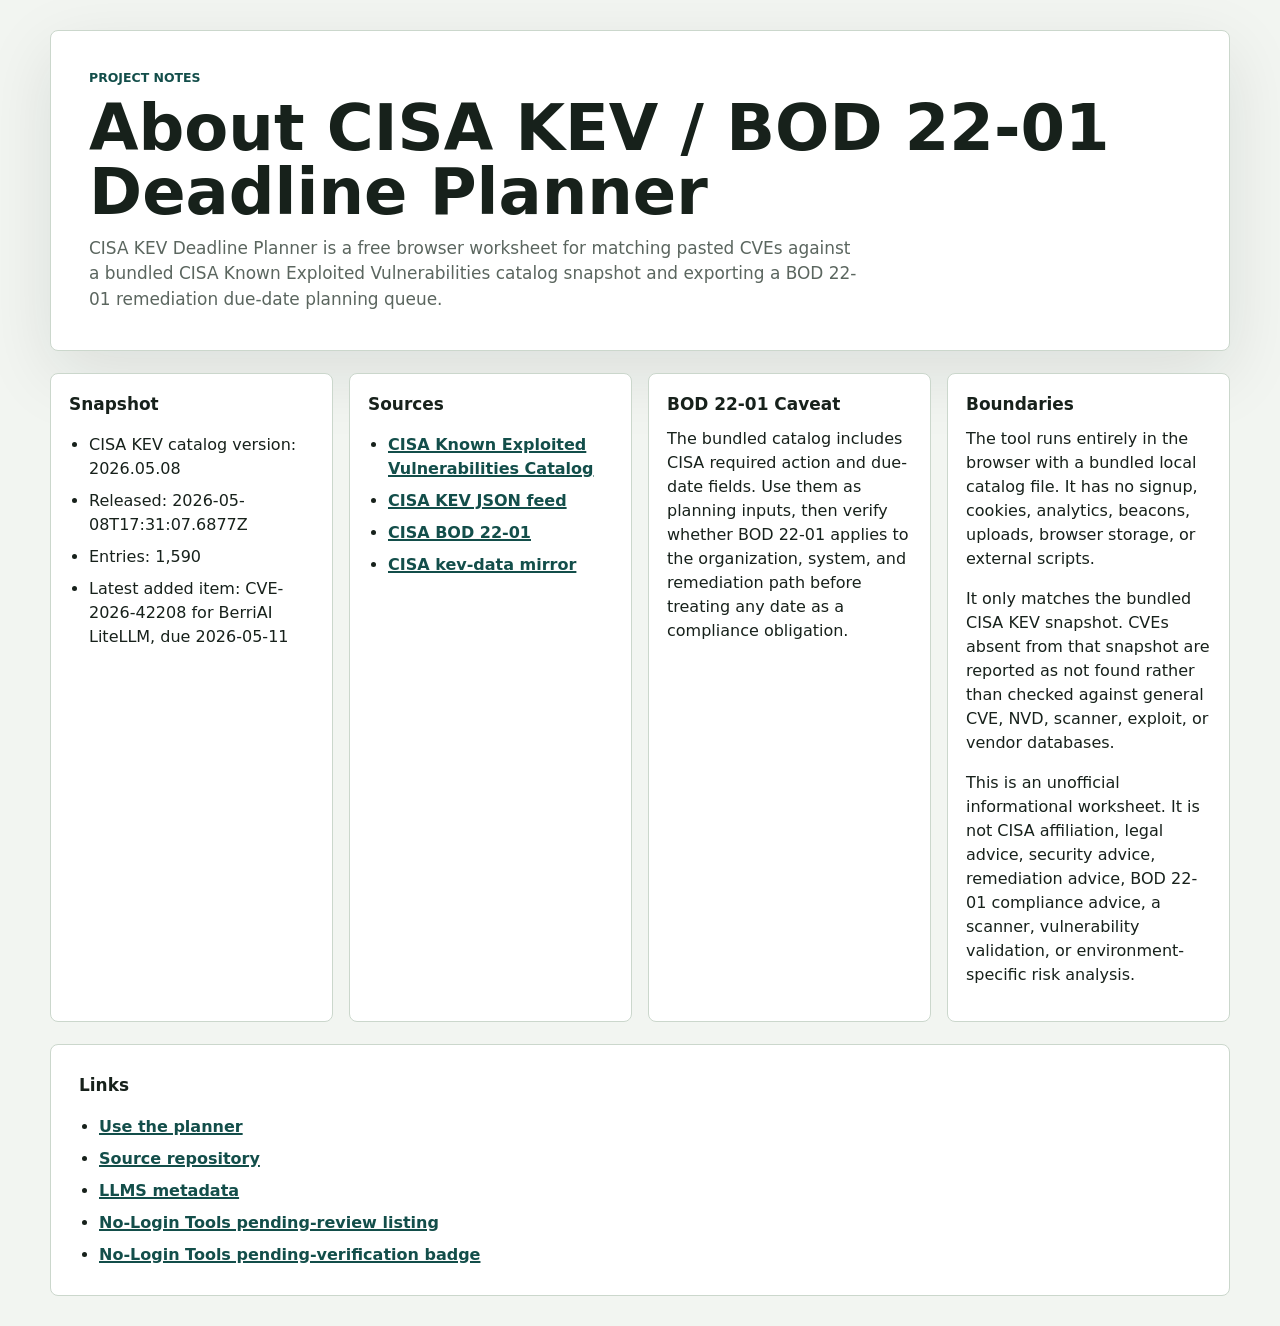
==== about.html @ 7ee46f35 "Clarify KEV unmatched CVE behavior" ====
<!doctype html>
<html lang="en">
  <head>
    <meta charset="utf-8">
    <meta name="viewport" content="width=device-width, initial-scale=1">
    <title>About CISA KEV / BOD 22-01 Deadline Planner</title>
    <meta name="description" content="Project notes, sources, no-tracking boundaries, and BOD 22-01 due-date caveats for CISA KEV Deadline Planner.">
    <meta name="robots" content="index,follow">
    <link rel="canonical" href="https://kev-deadline-planner.vercel.app/about.html">
    <meta property="og:title" content="About CISA KEV / BOD 22-01 Deadline Planner">
    <meta property="og:description" content="Sources and boundaries for the free no-tracking CISA KEV and BOD 22-01 deadline planning worksheet.">
    <meta property="og:type" content="article">
    <meta property="og:url" content="https://kev-deadline-planner.vercel.app/about.html">
    <meta property="og:image" content="https://kev-deadline-planner.vercel.app/preview.png">
    <meta name="twitter:card" content="summary_large_image">
    <meta name="twitter:image" content="https://kev-deadline-planner.vercel.app/preview.png">
    <link rel="stylesheet" href="styles.css">
    <link rel="icon" href="favicon.svg" type="image/svg+xml">
  </head>
  <body>
    <main class="app">
      <section class="tool-panel" aria-labelledby="page-title">
        <p class="eyebrow">Project notes</p>
        <h1 id="page-title">About CISA KEV / BOD 22-01 Deadline Planner</h1>
        <p class="lede">CISA KEV Deadline Planner is a free browser worksheet for matching pasted CVEs against a bundled CISA Known Exploited Vulnerabilities catalog snapshot and exporting a BOD 22-01 remediation due-date planning queue.</p>
      </section>

      <section class="support-grid" aria-label="Project details">
        <div>
          <h2>Snapshot</h2>
          <ul>
            <li>CISA KEV catalog version: 2026.05.08</li>
            <li>Released: 2026-05-08T17:31:07.6877Z</li>
            <li>Entries: 1,590</li>
            <li>Latest added item: CVE-2026-42208 for BerriAI LiteLLM, due 2026-05-11</li>
          </ul>
        </div>
        <div>
          <h2>Sources</h2>
          <ul>
            <li><a href="https://www.cisa.gov/known-exploited-vulnerabilities-catalog" rel="noreferrer">CISA Known Exploited Vulnerabilities Catalog</a></li>
            <li><a href="https://www.cisa.gov/sites/default/files/feeds/known_exploited_vulnerabilities.json" rel="noreferrer">CISA KEV JSON feed</a></li>
            <li><a href="https://www.cisa.gov/news-events/directives/bod-22-01-reducing-significant-risk-known-exploited-vulnerabilities" rel="noreferrer">CISA BOD 22-01</a></li>
            <li><a href="https://github.com/cisagov/kev-data" rel="noreferrer">CISA kev-data mirror</a></li>
          </ul>
        </div>
        <div>
          <h2>BOD 22-01 Caveat</h2>
          <p>The bundled catalog includes CISA required action and due-date fields. Use them as planning inputs, then verify whether BOD 22-01 applies to the organization, system, and remediation path before treating any date as a compliance obligation.</p>
        </div>
        <div>
          <h2>Boundaries</h2>
          <p>The tool runs entirely in the browser with a bundled local catalog file. It has no signup, cookies, analytics, beacons, uploads, browser storage, or external scripts.</p>
          <p>It only matches the bundled CISA KEV snapshot. CVEs absent from that snapshot are reported as not found rather than checked against general CVE, NVD, scanner, exploit, or vendor databases.</p>
          <p>This is an unofficial informational worksheet. It is not CISA affiliation, legal advice, security advice, remediation advice, BOD 22-01 compliance advice, a scanner, vulnerability validation, or environment-specific risk analysis.</p>
        </div>
      </section>

      <section class="table-panel" aria-labelledby="links-title">
        <h2 id="links-title">Links</h2>
        <ul>
          <li><a href="https://kev-deadline-planner.vercel.app/">Use the planner</a></li>
          <li><a href="https://github.com/Turner-Levey/kev-deadline-planner">Source repository</a></li>
          <li><a href="https://kev-deadline-planner.vercel.app/llms.txt">LLMS metadata</a></li>
          <li><a href="https://nologin.tools/tool/kev-deadline-planner-vercel-app/" rel="noreferrer">No-Login Tools pending-review listing</a></li>
          <li><a href="https://nologin.tools/badge/kev-deadline-planner-vercel-app/" rel="noreferrer">No-Login Tools pending-verification badge</a></li>
        </ul>
      </section>
    </main>
  </body>
</html>
---- styles.css ----
:root {
  color-scheme: light;
  --bg: #f2f5f1;
  --ink: #17211b;
  --muted: #5b665f;
  --panel: #ffffff;
  --line: #cbd7cc;
  --accent: #0f766e;
  --accent-dark: #134e4a;
  --danger: #b42318;
  --warn: #b25e09;
  --soft: #e8f5f2;
  --highlight: #fff7e6;
}

* {
  box-sizing: border-box;
}

body {
  margin: 0;
  min-height: 100vh;
  background: var(--bg);
  color: var(--ink);
  font-family: Inter, ui-sans-serif, system-ui, -apple-system, BlinkMacSystemFont, "Segoe UI", sans-serif;
  line-height: 1.5;
}

a {
  color: var(--accent-dark);
  font-weight: 750;
  text-decoration-thickness: 2px;
}

.app {
  width: min(1180px, calc(100vw - 32px));
  margin: 0 auto;
  padding: 30px 0;
}

.tool-panel,
.table-panel,
.support-grid > div {
  background: var(--panel);
  border: 1px solid var(--line);
  border-radius: 8px;
}

.tool-panel {
  padding: clamp(20px, 4vw, 38px);
  box-shadow: 0 22px 70px rgba(23, 33, 27, 0.10);
}

.mast,
.section-head {
  display: grid;
  grid-template-columns: minmax(0, 1fr) 220px;
  gap: 22px;
  align-items: start;
}

.eyebrow {
  margin: 0 0 8px;
  color: var(--accent-dark);
  font-size: 0.78rem;
  font-weight: 850;
  text-transform: uppercase;
  letter-spacing: 0;
}

h1,
h2,
p {
  margin-top: 0;
}

h1 {
  margin-bottom: 12px;
  font-size: clamp(2.1rem, 5vw, 4rem);
  line-height: 1;
  letter-spacing: 0;
}

h2 {
  margin-bottom: 10px;
  font-size: 1.06rem;
}

.lede {
  max-width: 72ch;
  margin-bottom: 0;
  color: var(--muted);
  font-size: 1.06rem;
}

.snapshot {
  min-height: 150px;
  display: grid;
  place-items: center;
  text-align: center;
  padding: 18px;
  border: 1px solid #8ed3c7;
  border-radius: 8px;
  background: var(--soft);
}

.snapshot span {
  display: block;
  color: var(--accent-dark);
  font-size: 2.45rem;
  font-weight: 900;
}

.snapshot small {
  color: var(--muted);
  font-weight: 800;
}

.workspace {
  margin-top: 28px;
  display: grid;
  grid-template-columns: minmax(0, 1.05fr) minmax(0, 0.95fr);
  gap: 20px;
}

.field,
.search-field {
  display: grid;
  gap: 7px;
}

.field span,
.search-field span {
  color: var(--muted);
  font-size: 0.83rem;
  font-weight: 800;
}

.grid {
  display: grid;
  grid-template-columns: minmax(0, 1fr) minmax(0, 1fr);
  gap: 14px;
  margin-top: 14px;
}

input,
select,
textarea {
  width: 100%;
  border: 1px solid var(--line);
  border-radius: 8px;
  color: var(--ink);
  font: inherit;
  font-weight: 700;
  background: #ffffff;
}

input,
select {
  min-height: 48px;
  padding: 10px 12px;
}

textarea {
  min-height: 285px;
  padding: 14px;
  resize: vertical;
  font-family: ui-monospace, SFMono-Regular, Menlo, Consolas, "Liberation Mono", monospace;
  font-size: 0.88rem;
  font-weight: 500;
}

input:focus,
select:focus,
textarea:focus {
  outline: 3px solid rgba(15, 118, 110, 0.18);
  border-color: var(--accent);
}

.output-panel {
  min-width: 0;
}

.summary-grid {
  display: grid;
  grid-template-columns: repeat(2, minmax(0, 1fr));
  gap: 10px;
  margin-bottom: 14px;
}

.metric {
  min-height: 86px;
  padding: 13px;
  border: 1px solid var(--line);
  border-radius: 8px;
  background: #fbfdfb;
}

.metric strong {
  display: block;
  margin-top: 4px;
  font-size: clamp(1.25rem, 4vw, 2rem);
  line-height: 1.1;
  overflow-wrap: anywhere;
}

.metric small {
  color: var(--muted);
  font-weight: 750;
}

.metric.danger strong {
  color: var(--danger);
}

.metric.warn strong {
  color: var(--warn);
}

.actions {
  display: flex;
  flex-wrap: wrap;
  gap: 10px;
  margin: 14px 0;
}

button {
  min-height: 42px;
  border: 0;
  border-radius: 8px;
  padding: 10px 14px;
  color: #ffffff;
  background: var(--accent);
  font: inherit;
  font-weight: 850;
  cursor: pointer;
}

button:hover,
button:focus-visible {
  background: var(--accent-dark);
}

button.secondary {
  color: var(--accent-dark);
  background: var(--soft);
}

.table-panel {
  margin-top: 22px;
  padding: clamp(18px, 3vw, 28px);
}

.table-wrap {
  overflow-x: auto;
  border: 1px solid var(--line);
  border-radius: 8px;
}

table {
  width: 100%;
  min-width: 900px;
  border-collapse: collapse;
}

th,
td {
  padding: 12px;
  border-bottom: 1px solid var(--line);
  text-align: left;
  vertical-align: top;
}

th {
  color: var(--muted);
  background: #f7faf7;
  font-size: 0.78rem;
  text-transform: uppercase;
  letter-spacing: 0;
}

td {
  font-size: 0.92rem;
}

tr:last-child td {
  border-bottom: 0;
}

.pill {
  display: inline-block;
  padding: 4px 8px;
  border-radius: 999px;
  background: var(--soft);
  color: var(--accent-dark);
  font-size: 0.78rem;
  font-weight: 850;
  white-space: nowrap;
}

.pill.danger {
  background: #fde8e7;
  color: var(--danger);
}

.pill.warn {
  background: var(--highlight);
  color: var(--warn);
}

.not-found {
  margin-top: 14px;
  color: var(--muted);
  font-weight: 750;
}

.support-grid {
  margin-top: 22px;
  display: grid;
  grid-template-columns: repeat(auto-fit, minmax(230px, 1fr));
  gap: 16px;
}

.support-grid > div {
  padding: 18px;
}

ul {
  padding-left: 20px;
  margin-bottom: 0;
}

li + li {
  margin-top: 8px;
}

@media (max-width: 860px) {
  .mast,
  .section-head,
  .workspace,
  .support-grid {
    grid-template-columns: 1fr;
  }

  .snapshot {
    min-height: 118px;
  }
}

@media (max-width: 560px) {
  .app {
    width: min(100% - 20px, 1180px);
    padding: 10px 0;
  }

  .grid,
  .summary-grid {
    grid-template-columns: 1fr;
  }

  h1 {
    font-size: 2rem;
  }
}
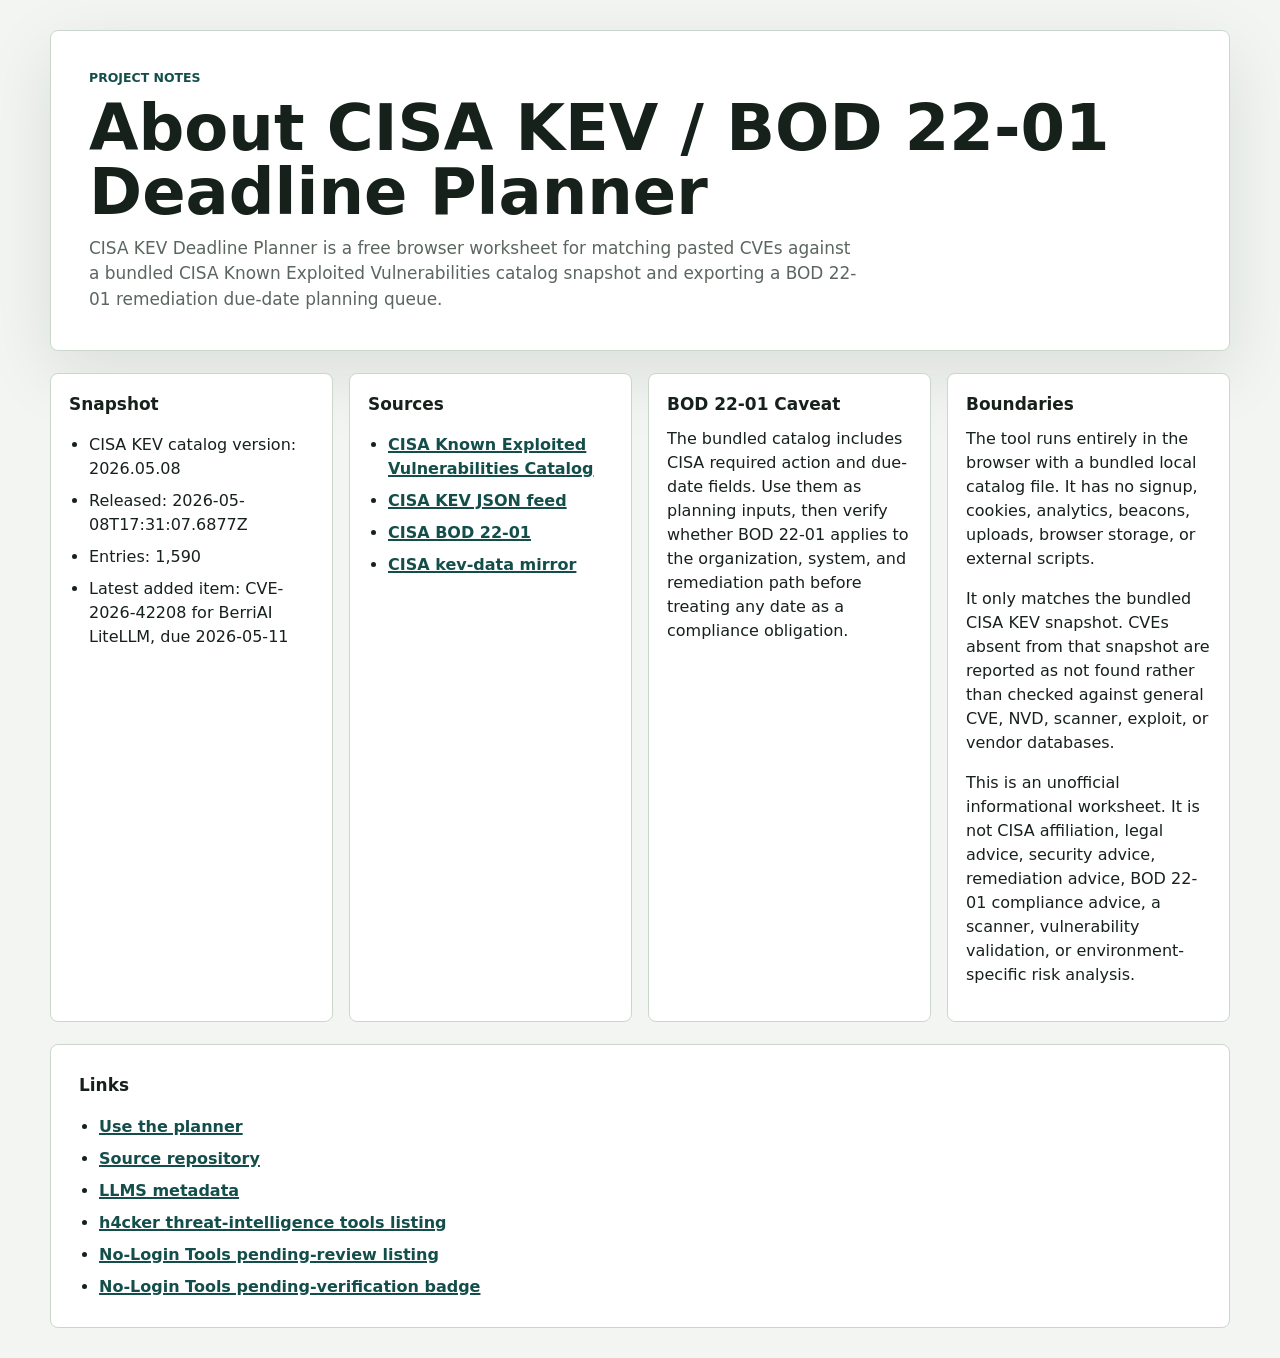
==== commit c6182624: "Add h4cker listing proof" ====
--- a/about.html
+++ b/about.html
@@ -62,6 +62,7 @@
           <li><a href="https://kev-deadline-planner.vercel.app/">Use the planner</a></li>
           <li><a href="https://github.com/Turner-Levey/kev-deadline-planner">Source repository</a></li>
           <li><a href="https://kev-deadline-planner.vercel.app/llms.txt">LLMS metadata</a></li>
+          <li><a href="https://github.com/The-Art-of-Hacking/h4cker/blob/master/cybersecurity-domains/defensive-security/threat-intelligence/tools.md" rel="noreferrer">h4cker threat-intelligence tools listing</a></li>
           <li><a href="https://nologin.tools/tool/kev-deadline-planner-vercel-app/" rel="noreferrer">No-Login Tools pending-review listing</a></li>
           <li><a href="https://nologin.tools/badge/kev-deadline-planner-vercel-app/" rel="noreferrer">No-Login Tools pending-verification badge</a></li>
         </ul>
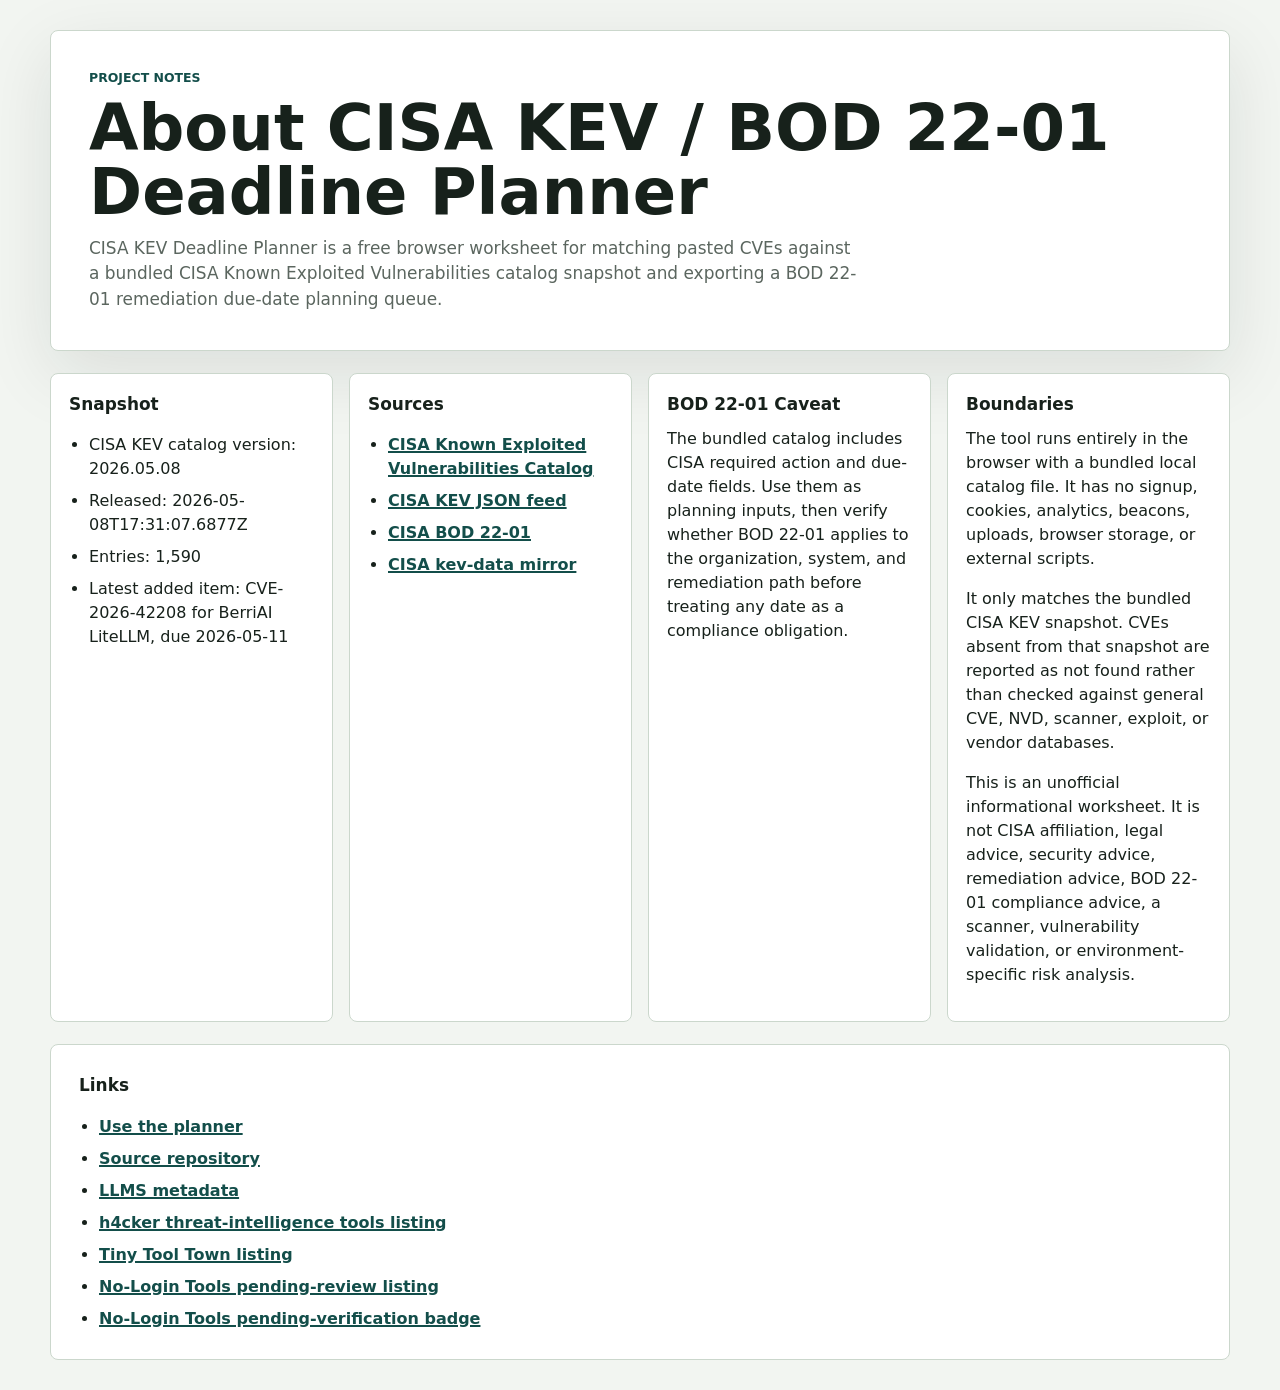
==== commit 6cecbf81: "Add Tiny Tool Town listing link" ====
--- a/about.html
+++ b/about.html
@@ -63,6 +63,7 @@
           <li><a href="https://github.com/Turner-Levey/kev-deadline-planner">Source repository</a></li>
           <li><a href="https://kev-deadline-planner.vercel.app/llms.txt">LLMS metadata</a></li>
           <li><a href="https://github.com/The-Art-of-Hacking/h4cker/blob/master/cybersecurity-domains/defensive-security/threat-intelligence/tools.md" rel="noreferrer">h4cker threat-intelligence tools listing</a></li>
+          <li><a href="https://www.tinytooltown.com/tools/cisa-kev-deadline-planner/" rel="noreferrer">Tiny Tool Town listing</a></li>
           <li><a href="https://nologin.tools/tool/kev-deadline-planner-vercel-app/" rel="noreferrer">No-Login Tools pending-review listing</a></li>
           <li><a href="https://nologin.tools/badge/kev-deadline-planner-vercel-app/" rel="noreferrer">No-Login Tools pending-verification badge</a></li>
         </ul>
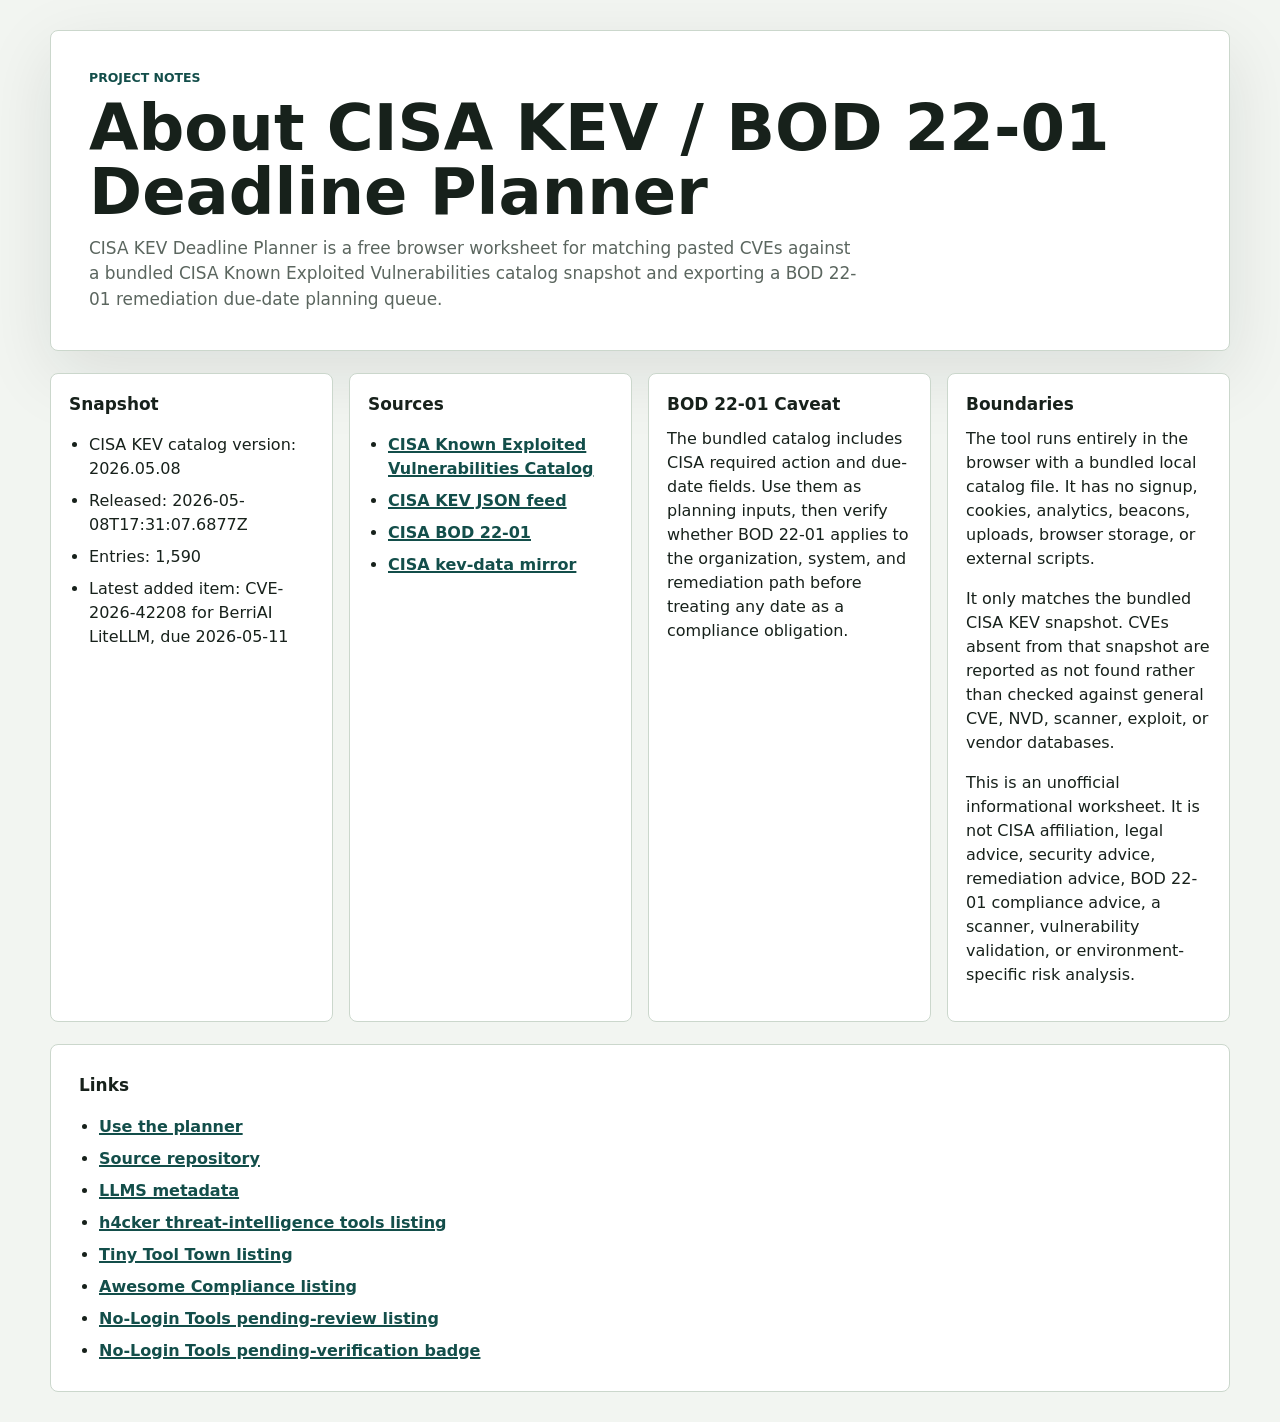
==== commit 78d6afc1: "Add Awesome Compliance listing" ====
--- a/about.html
+++ b/about.html
@@ -64,6 +64,7 @@
           <li><a href="https://kev-deadline-planner.vercel.app/llms.txt">LLMS metadata</a></li>
           <li><a href="https://github.com/The-Art-of-Hacking/h4cker/blob/master/cybersecurity-domains/defensive-security/threat-intelligence/tools.md" rel="noreferrer">h4cker threat-intelligence tools listing</a></li>
           <li><a href="https://www.tinytooltown.com/tools/cisa-kev-deadline-planner/" rel="noreferrer">Tiny Tool Town listing</a></li>
+          <li><a href="https://github.com/theopenlane/awesome-compliance#open-source-platforms" rel="noreferrer">Awesome Compliance listing</a></li>
           <li><a href="https://nologin.tools/tool/kev-deadline-planner-vercel-app/" rel="noreferrer">No-Login Tools pending-review listing</a></li>
           <li><a href="https://nologin.tools/badge/kev-deadline-planner-vercel-app/" rel="noreferrer">No-Login Tools pending-verification badge</a></li>
         </ul>
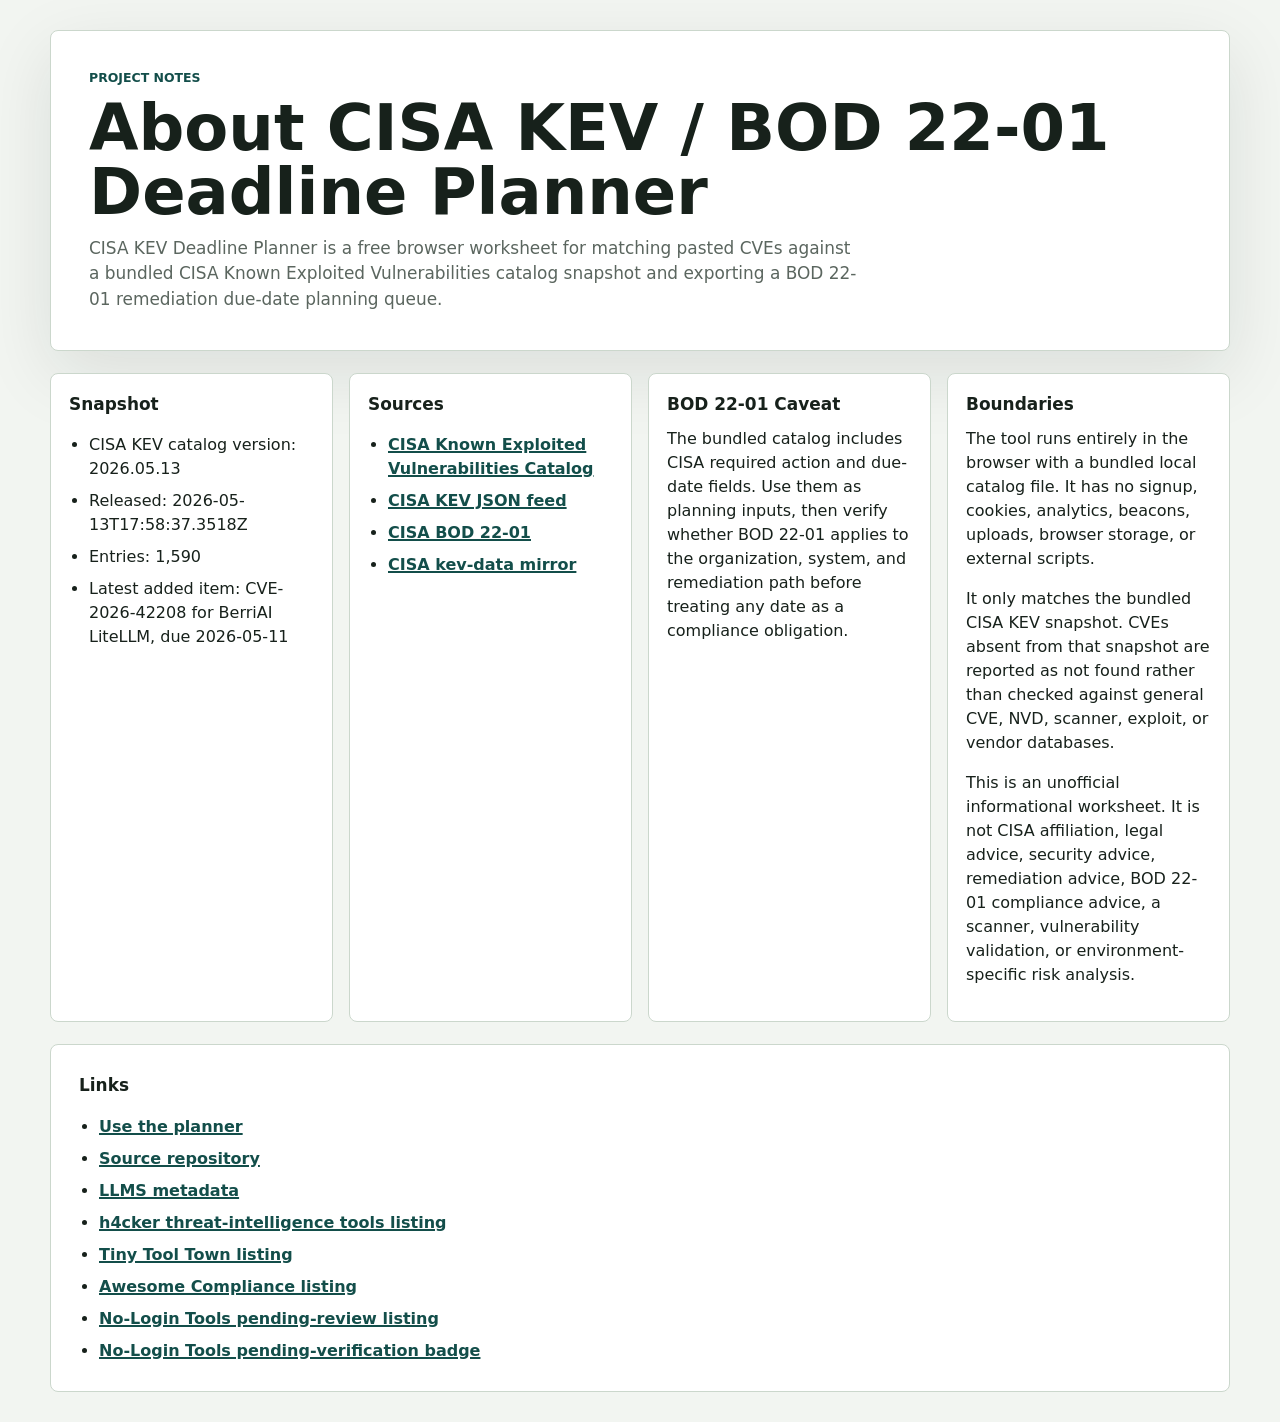
==== commit 5233b86a: "Refresh KEV catalog snapshot" ====
--- a/about.html
+++ b/about.html
@@ -29,8 +29,8 @@
         <div>
           <h2>Snapshot</h2>
           <ul>
-            <li>CISA KEV catalog version: 2026.05.08</li>
-            <li>Released: 2026-05-08T17:31:07.6877Z</li>
+            <li>CISA KEV catalog version: 2026.05.13</li>
+            <li>Released: 2026-05-13T17:58:37.3518Z</li>
             <li>Entries: 1,590</li>
             <li>Latest added item: CVE-2026-42208 for BerriAI LiteLLM, due 2026-05-11</li>
           </ul>
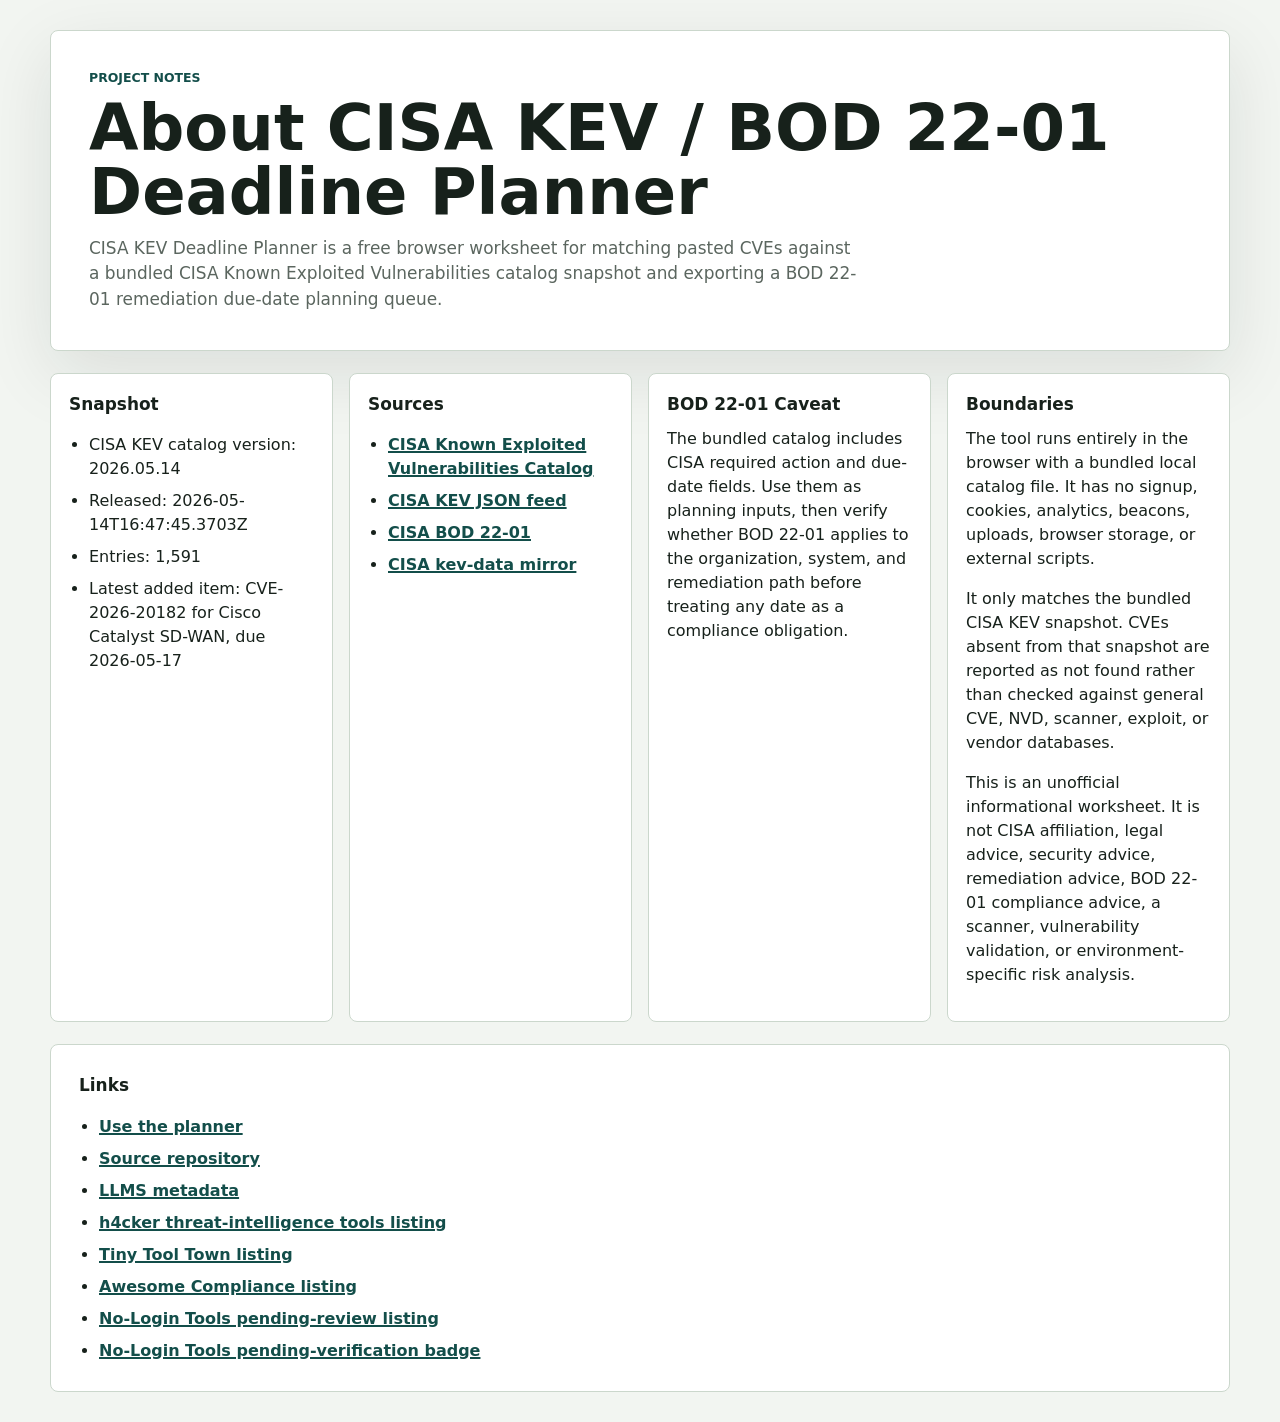
==== commit b61270e0: "Refresh KEV catalog snapshot" ====
--- a/about.html
+++ b/about.html
@@ -29,10 +29,10 @@
         <div>
           <h2>Snapshot</h2>
           <ul>
-            <li>CISA KEV catalog version: 2026.05.13</li>
-            <li>Released: 2026-05-13T17:58:37.3518Z</li>
-            <li>Entries: 1,590</li>
-            <li>Latest added item: CVE-2026-42208 for BerriAI LiteLLM, due 2026-05-11</li>
+            <li>CISA KEV catalog version: 2026.05.14</li>
+            <li>Released: 2026-05-14T16:47:45.3703Z</li>
+            <li>Entries: 1,591</li>
+            <li>Latest added item: CVE-2026-20182 for Cisco Catalyst SD-WAN, due 2026-05-17</li>
           </ul>
         </div>
         <div>
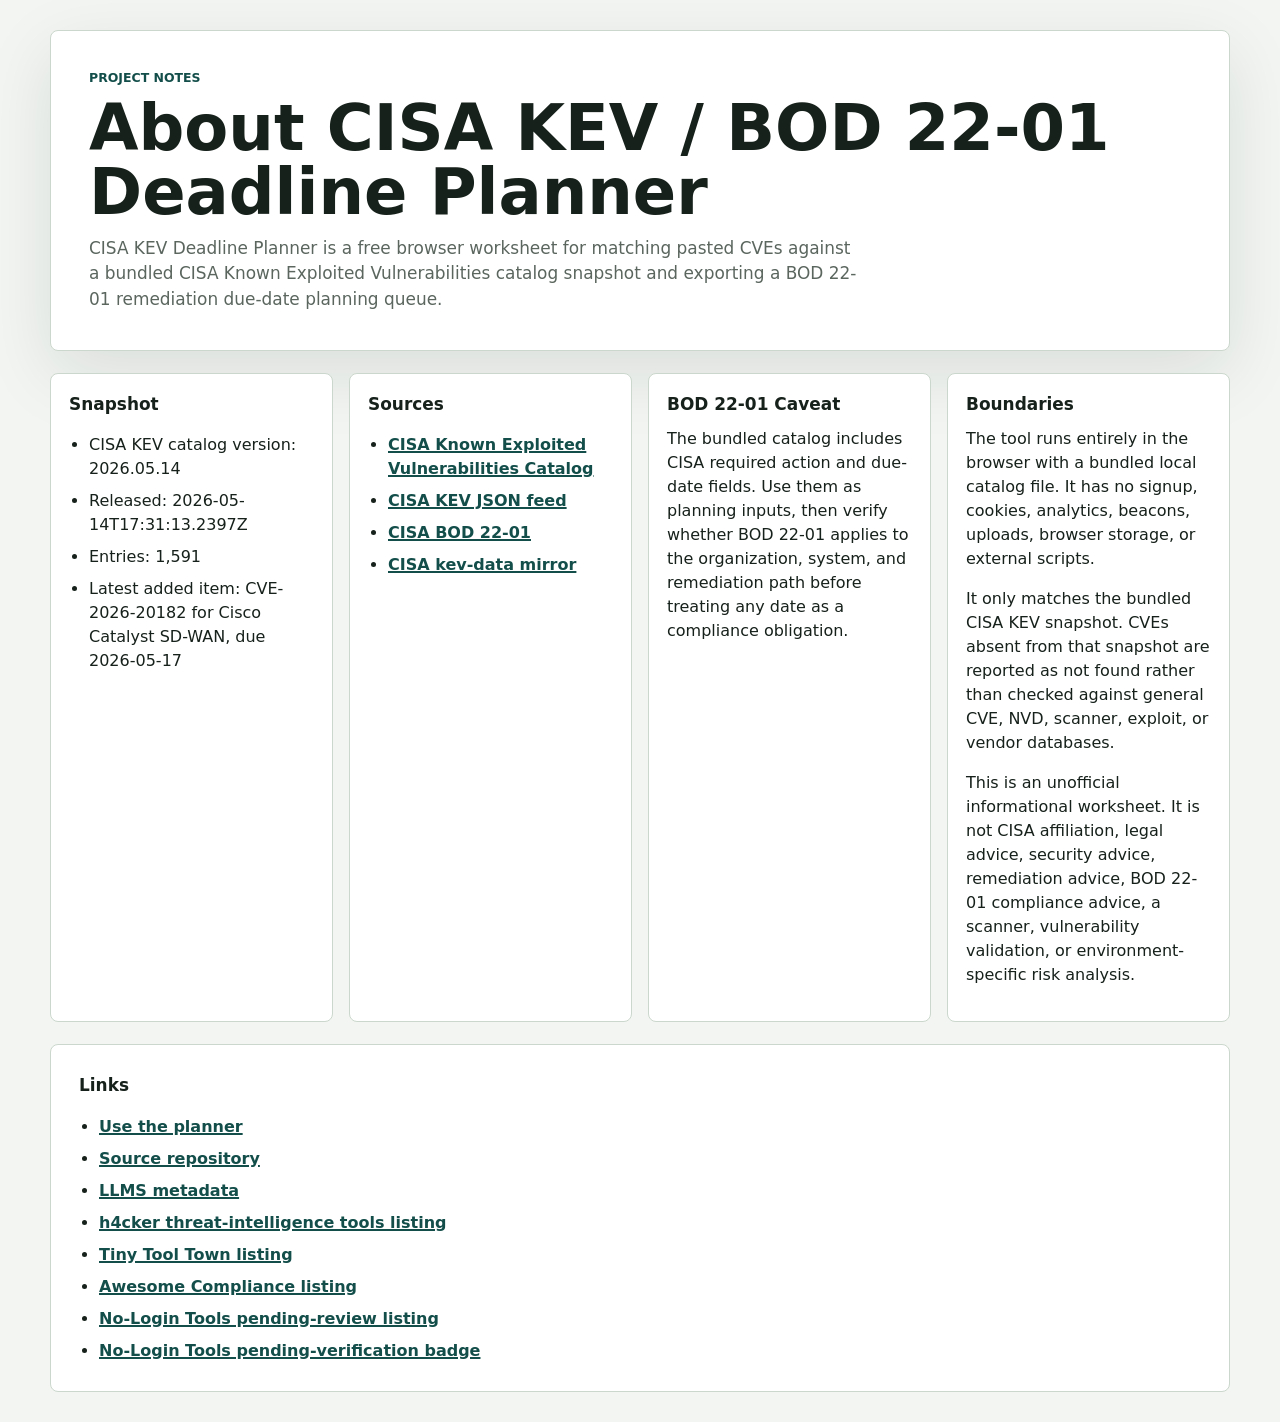
==== commit ce2aea4b: "Refresh KEV release timestamp" ====
--- a/about.html
+++ b/about.html
@@ -30,7 +30,7 @@
           <h2>Snapshot</h2>
           <ul>
             <li>CISA KEV catalog version: 2026.05.14</li>
-            <li>Released: 2026-05-14T16:47:45.3703Z</li>
+            <li>Released: 2026-05-14T17:31:13.2397Z</li>
             <li>Entries: 1,591</li>
             <li>Latest added item: CVE-2026-20182 for Cisco Catalyst SD-WAN, due 2026-05-17</li>
           </ul>
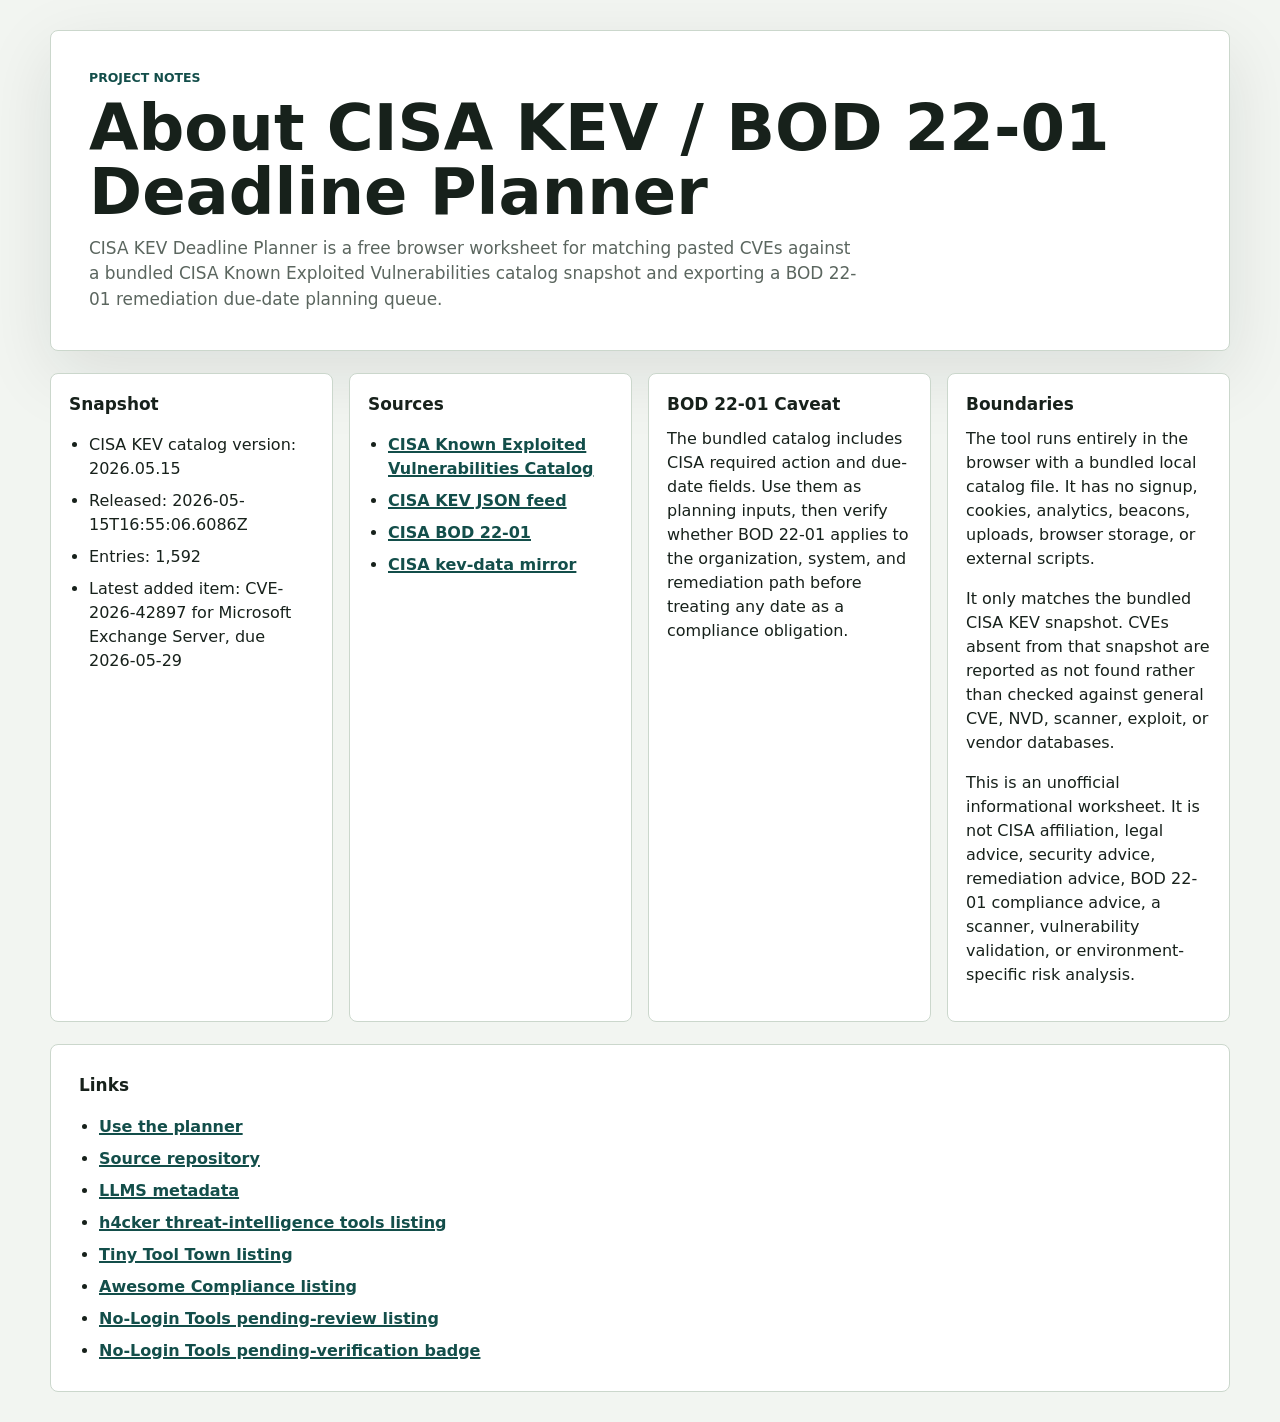
==== commit c19a4173: "Refresh KEV catalog snapshot" ====
--- a/about.html
+++ b/about.html
@@ -29,10 +29,10 @@
         <div>
           <h2>Snapshot</h2>
           <ul>
-            <li>CISA KEV catalog version: 2026.05.14</li>
-            <li>Released: 2026-05-14T17:31:13.2397Z</li>
-            <li>Entries: 1,591</li>
-            <li>Latest added item: CVE-2026-20182 for Cisco Catalyst SD-WAN, due 2026-05-17</li>
+            <li>CISA KEV catalog version: 2026.05.15</li>
+            <li>Released: 2026-05-15T16:55:06.6086Z</li>
+            <li>Entries: 1,592</li>
+            <li>Latest added item: CVE-2026-42897 for Microsoft Exchange Server, due 2026-05-29</li>
           </ul>
         </div>
         <div>
